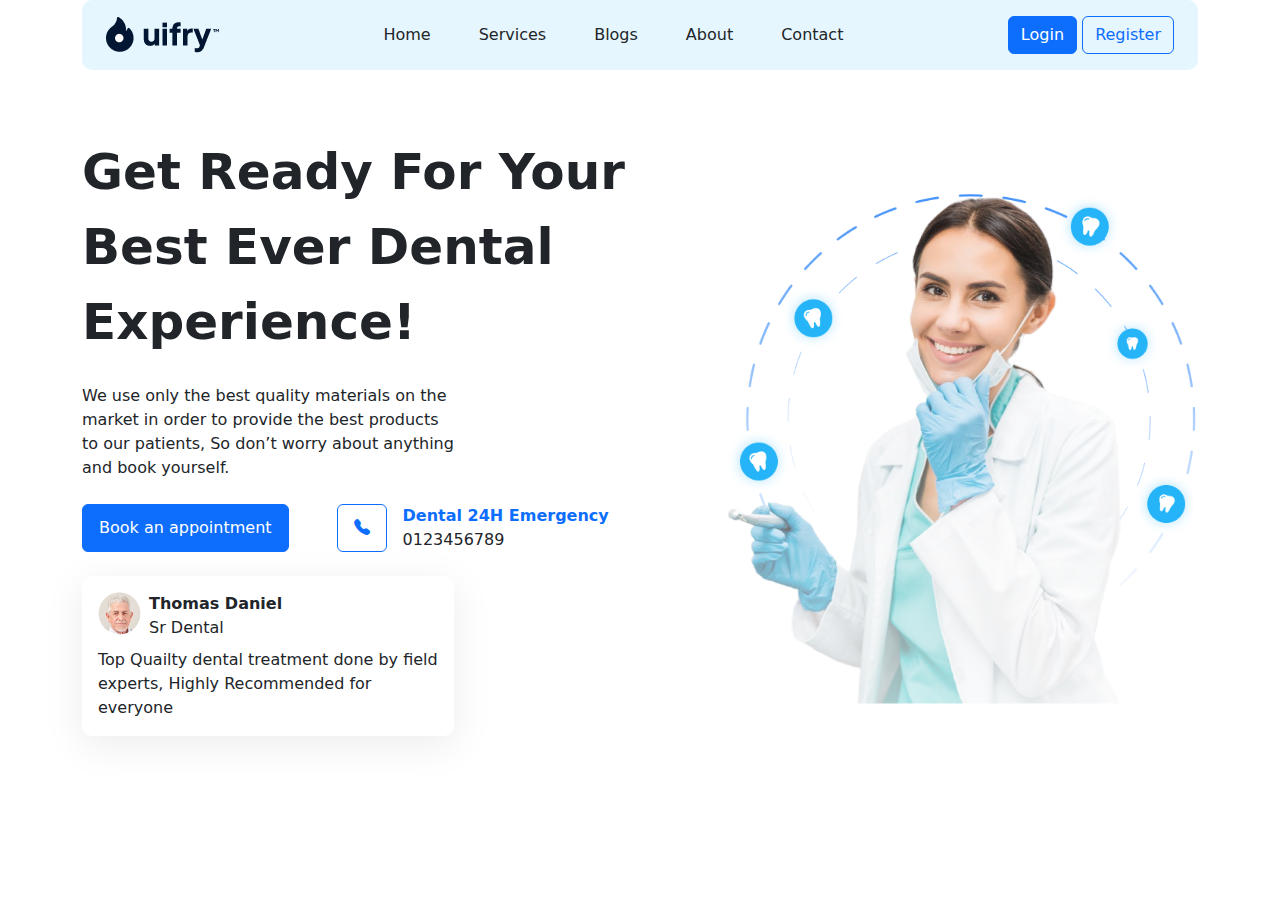
==== FrontEnd/pages/index.html @ 959ecf8b "homepage" ====
<!DOCTYPE html>
<html lang="en">
  <head>
    <meta charset="UTF-8" />
    <meta name="viewport" content="width=device-width, initial-scale=1.0" />
    <title>Trang chủ</title>

    <link href="../styles/global.min.css" rel="stylesheet" />
    <link href="../styles/homePage.min.css" rel="stylesheet" />
    <link
      href="https://cdn.jsdelivr.net/npm/bootstrap@5.3.3/dist/css/bootstrap.min.css"
      rel="stylesheet"
      integrity="sha384-QWTKZyjpPEjISv5WaRU9OFeRpok6YctnYmDr5pNlyT2bRjXh0JMhjY6hW+ALEwIH"
      crossorigin="anonymous"
    />
    <script
      src="https://cdn.jsdelivr.net/npm/bootstrap@5.3.3/dist/js/bootstrap.bundle.min.js"
      integrity="sha384-YvpcrYf0tY3lHB60NNkmXc5s9fDVZLESaAA55NDzOxhy9GkcIdslK1eN7N6jIeHz"
      crossorigin="anonymous"
    ></script>
    <link
      rel="stylesheet"
      href="https://cdn.jsdelivr.net/npm/bootstrap-icons@1.11.3/font/bootstrap-icons.min.css"
    />
  </head>
  <body>
    <div class="home-page">
      <div class="container">
        <div
          class="header d-flex justify-content-between align-items-center py-3 px-4"
        >
          <div class="name">
            <img src="../assets/homePage/logo.png" />
          </div>
          <div class="detail d-flex justify-content-between gap-5">
            <div class="home">Home</div>
            <div class="services">Services</div>
            <div class="blogs">Blogs</div>
            <div class="about">About</div>
            <div class="contact">Contact</div>
          </div>
          <div class="login-register">
            <button class="btn btn-primary">Login</button>
            <button class="btn btn-outline-primary">Register</button>
          </div>
        </div>
        <div class="welcome d-flex align-items-center">
          <div class="main col-6">
            <div class="title text-capitalize">
              Get ready for your best ever Dental Experience!
            </div>
            <div class="detail col-8 my-4">
              We use only the best quality materials on the market in order to
              provide the best products to our patients, So don’t worry about
              anything and book yourself.
            </div>
            <div class="calling d-flex gap-5">
              <button class="btn btn-primary py-2 px-3">
                Book an appointment
              </button>
              <div class="d-flex gap-3">
                <button class="btn btn-outline-primary py-2 px-3">
                  <i class="bi bi-telephone-fill"></i>
                </button>
                <div class="info">
                  <div class="name text-primary fw-bold">
                    Dental 24H Emergency
                  </div>
                  <div class="phone">0123456789</div>
                </div>
              </div>
            </div>
            <div class="doctor col-8 p-3 my-4">
              <div class="doctor-image d-flex gap-2">
                <img src="../assets/homePage/Thomas-Daniel.png" />
                <div class="name">
                  <div class="fw-bold">Thomas Daniel</div>
                  <div>Sr Dental</div>
                </div>
              </div>
              <div class="infomation mt-2">
                Top Quailty dental treatment done by field experts, Highly
                Recommended for everyone
              </div>
            </div>
          </div>
          <div class="doctor-image col-6">
            <img class="img-fluid" src="../assets/homePage/doctor-image.png" />
          </div>
        </div>
      </div>
    </div>
  </body>
</html>
---- FrontEnd/styles/global.min.css ----
.header{background-color:#e6f6fe;border-radius:10px}
---- FrontEnd/styles/homePage.min.css ----
.welcome{max-height:100vh;margin-top:65px}.welcome .main .title{font-size:50px;font-weight:bold}.welcome .main .doctor{box-shadow:0px 9px 42px 0 rgba(0,0,0,.08);border-radius:10px}.welcome .main .doctor img{width:43px;height:43px}
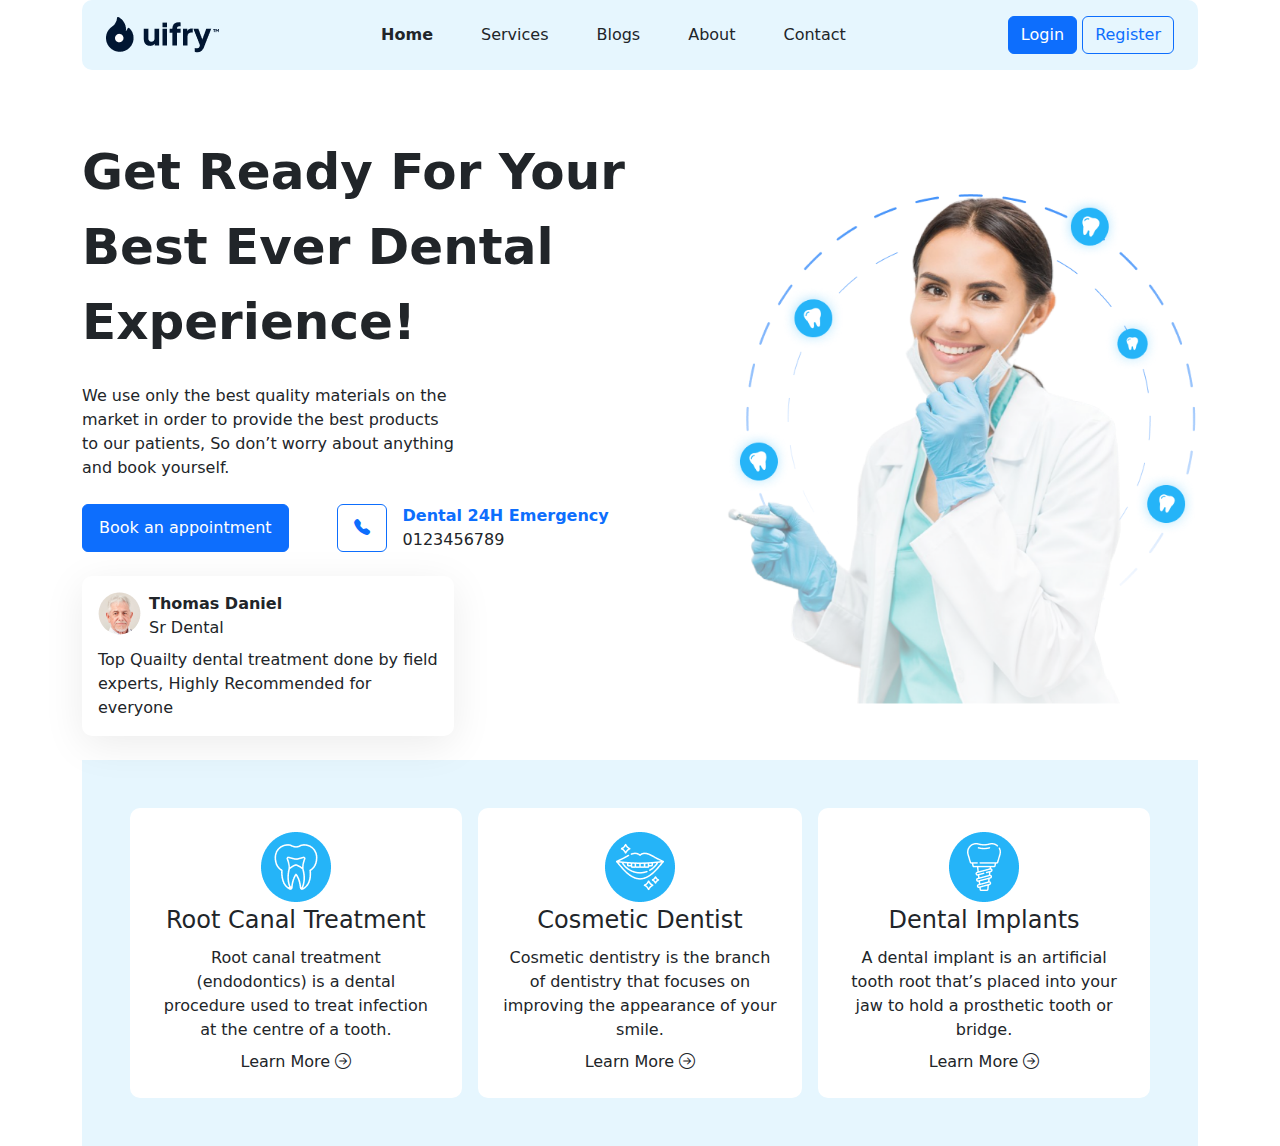
==== commit 03cc4c51: "homepage 2/11" ====
--- a/FrontEnd/pages/index.html
+++ b/FrontEnd/pages/index.html
@@ -33,7 +33,7 @@
             <img src="../assets/homePage/logo.png" />
           </div>
           <div class="detail d-flex justify-content-between gap-5">
-            <div class="home">Home</div>
+            <div class="home fw-bold">Home</div>
             <div class="services">Services</div>
             <div class="blogs">Blogs</div>
             <div class="about">About</div>
@@ -88,6 +88,44 @@
             <img class="img-fluid" src="../assets/homePage/doctor-image.png" />
           </div>
         </div>
+        <div class="top-services d-flex gap-3 p-5">
+          <div class="service-card text-center p-4">
+            <img src="../assets/homePage/root-canal-treatment.png" />
+            <div class="name fw-medium fs-4">Root Canal Treatment</div>
+            <div class="detail my-2">
+              Root canal treatment (endodontics) is a dental procedure used to
+              treat infection at the centre of a tooth.
+            </div>
+            <div class="learn-more">
+              Learn More
+              <i class="bi bi-arrow-right-circle"></i>
+            </div>
+          </div>
+          <div class="service-card text-center p-4">
+            <img src="../assets/homePage/cosmetic-dentist.png" />
+            <div class="name fw-medium fs-4">Cosmetic Dentist</div>
+            <div class="detail my-2">
+              Cosmetic dentistry is the branch of dentistry that focuses on
+              improving the appearance of your smile.
+            </div>
+            <div class="learn-more">
+              Learn More
+              <i class="bi bi-arrow-right-circle"></i>
+            </div>
+          </div>
+          <div class="service-card text-center p-4">
+            <img src="../assets/homePage/dental-implans.png" />
+            <div class="name fw-medium fs-4">Dental Implants</div>
+            <div class="detail my-2">
+              A dental implant is an artificial tooth root that’s placed into
+              your jaw to hold a prosthetic tooth or bridge.
+            </div>
+            <div class="learn-more">
+              Learn More
+              <i class="bi bi-arrow-right-circle"></i>
+            </div>
+          </div>
+        </div>
       </div>
     </div>
   </body>
--- a/FrontEnd/styles/homePage.min.css
+++ b/FrontEnd/styles/homePage.min.css
@@ -1 +1 @@
-.welcome{max-height:100vh;margin-top:65px}.welcome .main .title{font-size:50px;font-weight:bold}.welcome .main .doctor{box-shadow:0px 9px 42px 0 rgba(0,0,0,.08);border-radius:10px}.welcome .main .doctor img{width:43px;height:43px}+.welcome{max-height:100vh;margin-top:65px}.welcome .main .title{font-size:50px;font-weight:bold}.welcome .main .doctor{box-shadow:0px 9px 42px 0 rgba(0,0,0,.08);border-radius:10px}.welcome .main .doctor img{width:43px;height:43px}.top-services{background-color:#e6f6fe}.top-services .service-card{background-color:#fff;border-radius:10px}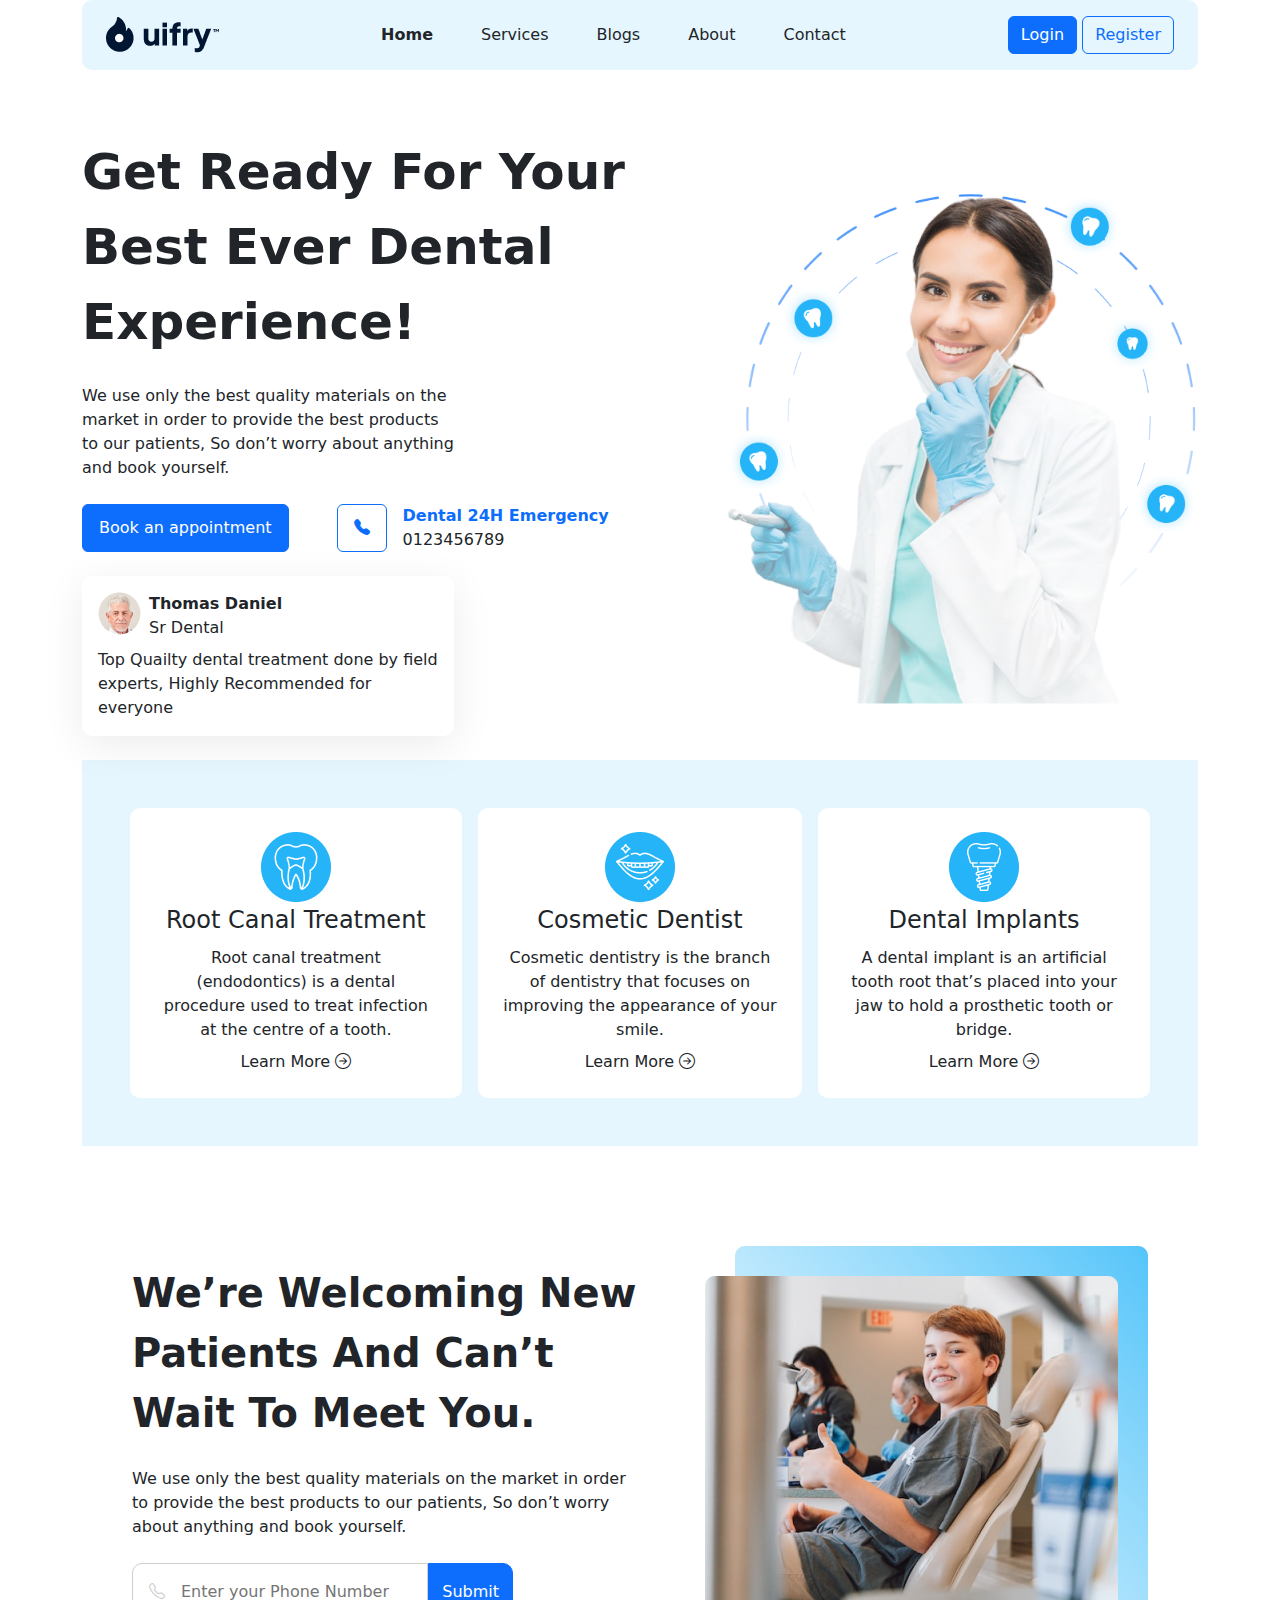
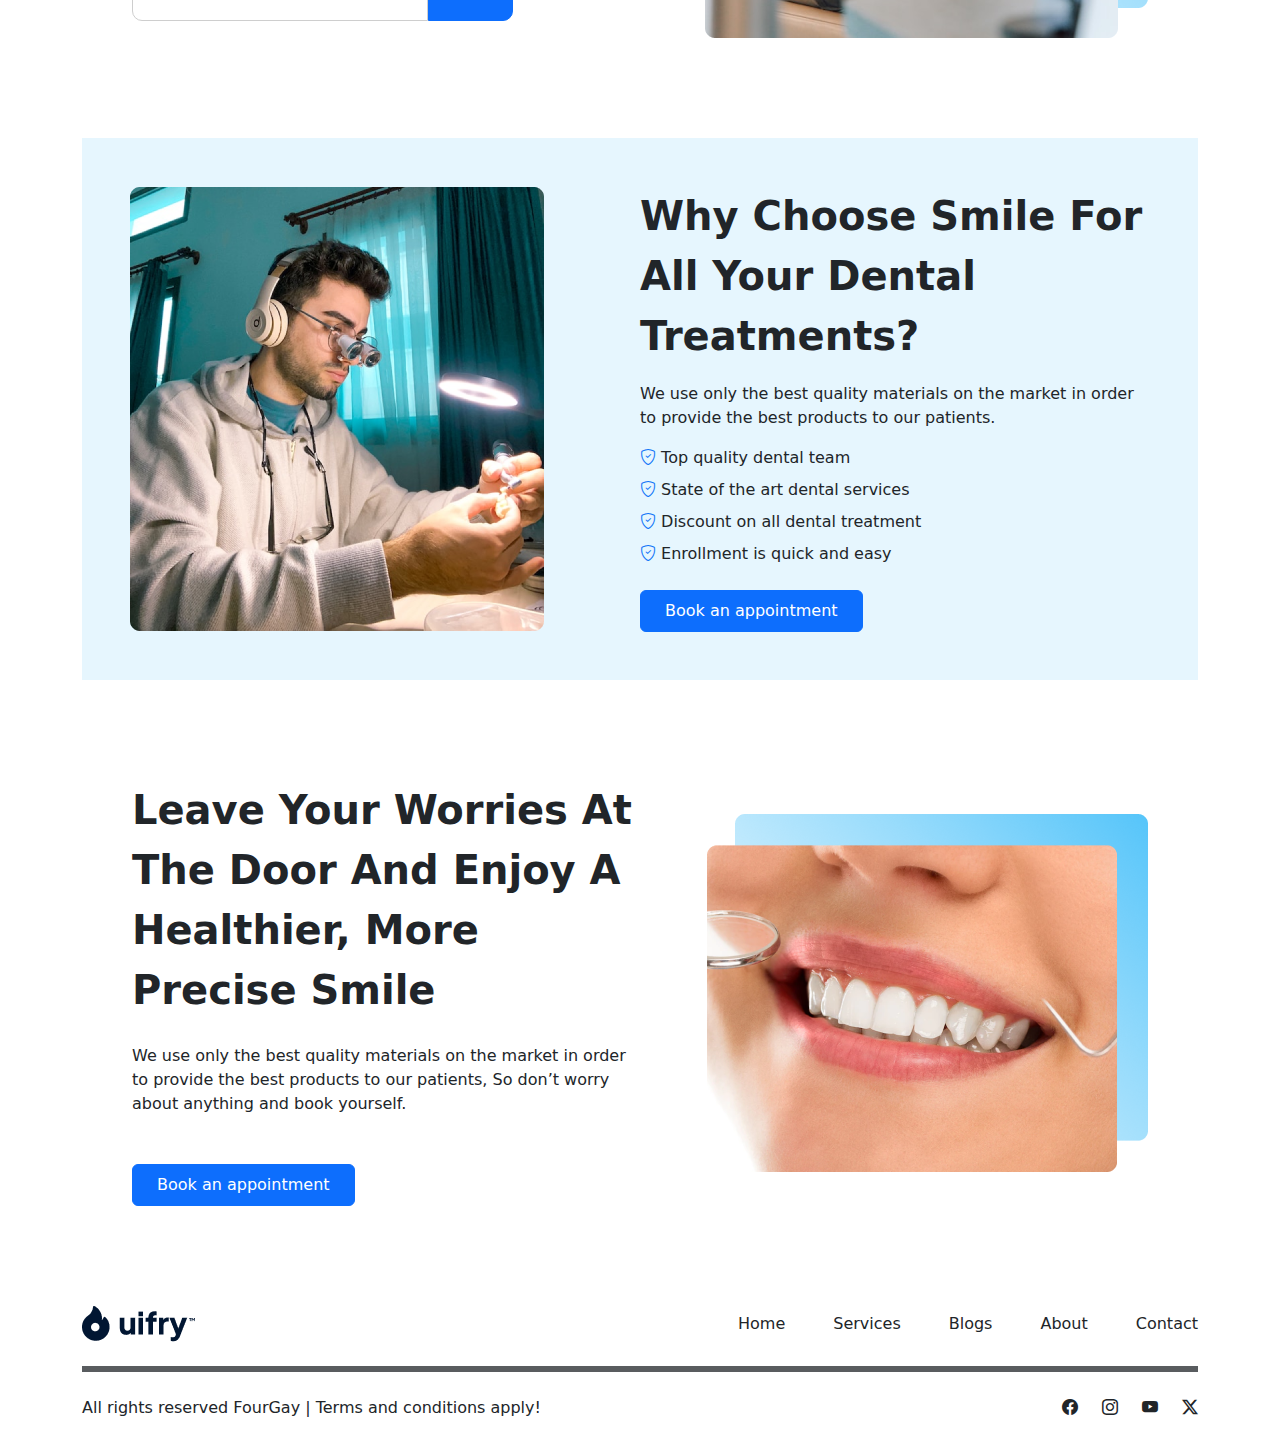
==== commit 33047eb4: "homepage done 7/11" ====
--- a/FrontEnd/pages/index.html
+++ b/FrontEnd/pages/index.html
@@ -126,6 +126,113 @@
             </div>
           </div>
         </div>
+        <div class="call-us d-flex align-items-center">
+          <div class="main col-6">
+            <div class="title text-capitalize">
+              We’re welcoming new patients and can’t wait to meet you.
+            </div>
+            <div class="detail my-4">
+              We use only the best quality materials on the market in order to
+              provide the best products to our patients, So don’t worry about
+              anything and book yourself.
+            </div>
+            <div class="input-phone d-flex">
+              <div
+                class="input-wrapper p-3 col-7 d-flex gap-3 align-items-center"
+              >
+                <i class="bi bi-telephone"></i>
+                <input type="tel" placeholder="Enter your Phone Number" />
+              </div>
+              <button type="submit" class="btn btn-primary col-2">
+                Submit
+              </button>
+            </div>
+          </div>
+          <div class="col-6">
+            <img class="float-end" src="../assets/homePage/call-us.png" />
+          </div>
+        </div>
+        <div class="why-choose d-flex align-items-center p-5">
+          <div class="col-6">
+            <img src="../assets/homePage/why-choose.png" />
+          </div>
+          <div class="main col-6">
+            <div class="title text-capitalize">
+              Why choose Smile for all your dental treatments?
+            </div>
+            <div class="detail my-3">
+              We use only the best quality materials on the market in order to
+              provide the best products to our patients.
+            </div>
+            <div class="list-reason d-flex flex-column gap-2">
+              <div>
+                <i class="bi bi-shield-check"></i>
+                Top quality dental team
+              </div>
+              <div>
+                <i class="bi bi-shield-check"></i>
+                State of the art dental services
+              </div>
+              <div>
+                <i class="bi bi-shield-check"></i>
+                Discount on all dental treatment
+              </div>
+              <div>
+                <i class="bi bi-shield-check"></i>
+                Enrollment is quick and easy
+              </div>
+            </div>
+            <button class="btn btn-primary mt-4 py-2 px-4">
+              Book an appointment
+            </button>
+          </div>
+        </div>
+        <div class="precise-smile d-flex align-items-center">
+          <div class="main col-6">
+            <div class="title text-capitalize">
+              Leave your worries at the door and enjoy a healthier, more precise
+              smile
+            </div>
+            <div class="detail my-4">
+              We use only the best quality materials on the market in order to
+              provide the best products to our patients, So don’t worry about
+              anything and book yourself.
+            </div>
+            <button class="btn btn-primary mt-4 py-2 px-4">
+              Book an appointment
+            </button>
+          </div>
+          <div class="col-6">
+            <img class="float-end" src="../assets/homePage/precise-smile.png" />
+          </div>
+        </div>
+
+        <div class="footer">
+          <div class="detail d-flex justify-content-between align-items-center">
+            <div class="name">
+              <img src="../assets/homePage/logo.png" />
+            </div>
+            <div class="pages d-flex gap-5">
+              <div class="home">Home</div>
+              <div class="services">Services</div>
+              <div class="blogs">Blogs</div>
+              <div class="about">About</div>
+              <div class="contact">Contact</div>
+            </div>
+          </div>
+          <hr class="border border-dark border-3 opacity-75 my-4" />
+          <div
+            class="social d-flex justify-content-between align-items-center mb-4"
+          >
+            <div>All rights reserved FourGay | Terms and conditions apply!</div>
+            <div class="list-social d-flex gap-4">
+              <i class="bi bi-facebook"></i>
+              <i class="bi bi-instagram"></i>
+              <i class="bi bi-youtube"></i>
+              <i class="bi bi-twitter-x"></i>
+            </div>
+          </div>
+        </div>
       </div>
     </div>
   </body>
--- a/FrontEnd/styles/homePage.min.css
+++ b/FrontEnd/styles/homePage.min.css
@@ -1 +1 @@
-.welcome{max-height:100vh;margin-top:65px}.welcome .main .title{font-size:50px;font-weight:bold}.welcome .main .doctor{box-shadow:0px 9px 42px 0 rgba(0,0,0,.08);border-radius:10px}.welcome .main .doctor img{width:43px;height:43px}.top-services{background-color:#e6f6fe}.top-services .service-card{background-color:#fff;border-radius:10px}+.welcome{max-height:100vh;margin-top:65px}.welcome .main .title{font-size:50px;font-weight:bold}.welcome .main .doctor{box-shadow:0px 9px 42px 0 rgba(0,0,0,.08);border-radius:10px}.welcome .main .doctor img{width:43px;height:43px}.top-services{background-color:#e6f6fe}.top-services .service-card{background-color:#fff;border-radius:10px}.call-us{padding:100px 50px}.call-us .main .title{font-size:40px;font-weight:bold}.call-us .main .input-phone .input-wrapper{border:1px solid #cecece;border-radius:10px 0 0 10px}.call-us .main .input-phone .input-wrapper i{color:#cecece}.call-us .main .input-phone .input-wrapper input{all:unset;width:100%}.call-us .main .input-phone button{border-radius:0 10px 10px 0}.why-choose{background-color:#e6f6fe}.why-choose .main .title{font-size:40px;font-weight:bold}.why-choose .main .list-reason i{color:#1376f8}.precise-smile{padding:100px 50px}.precise-smile .main .title{font-size:40px;font-weight:bold}